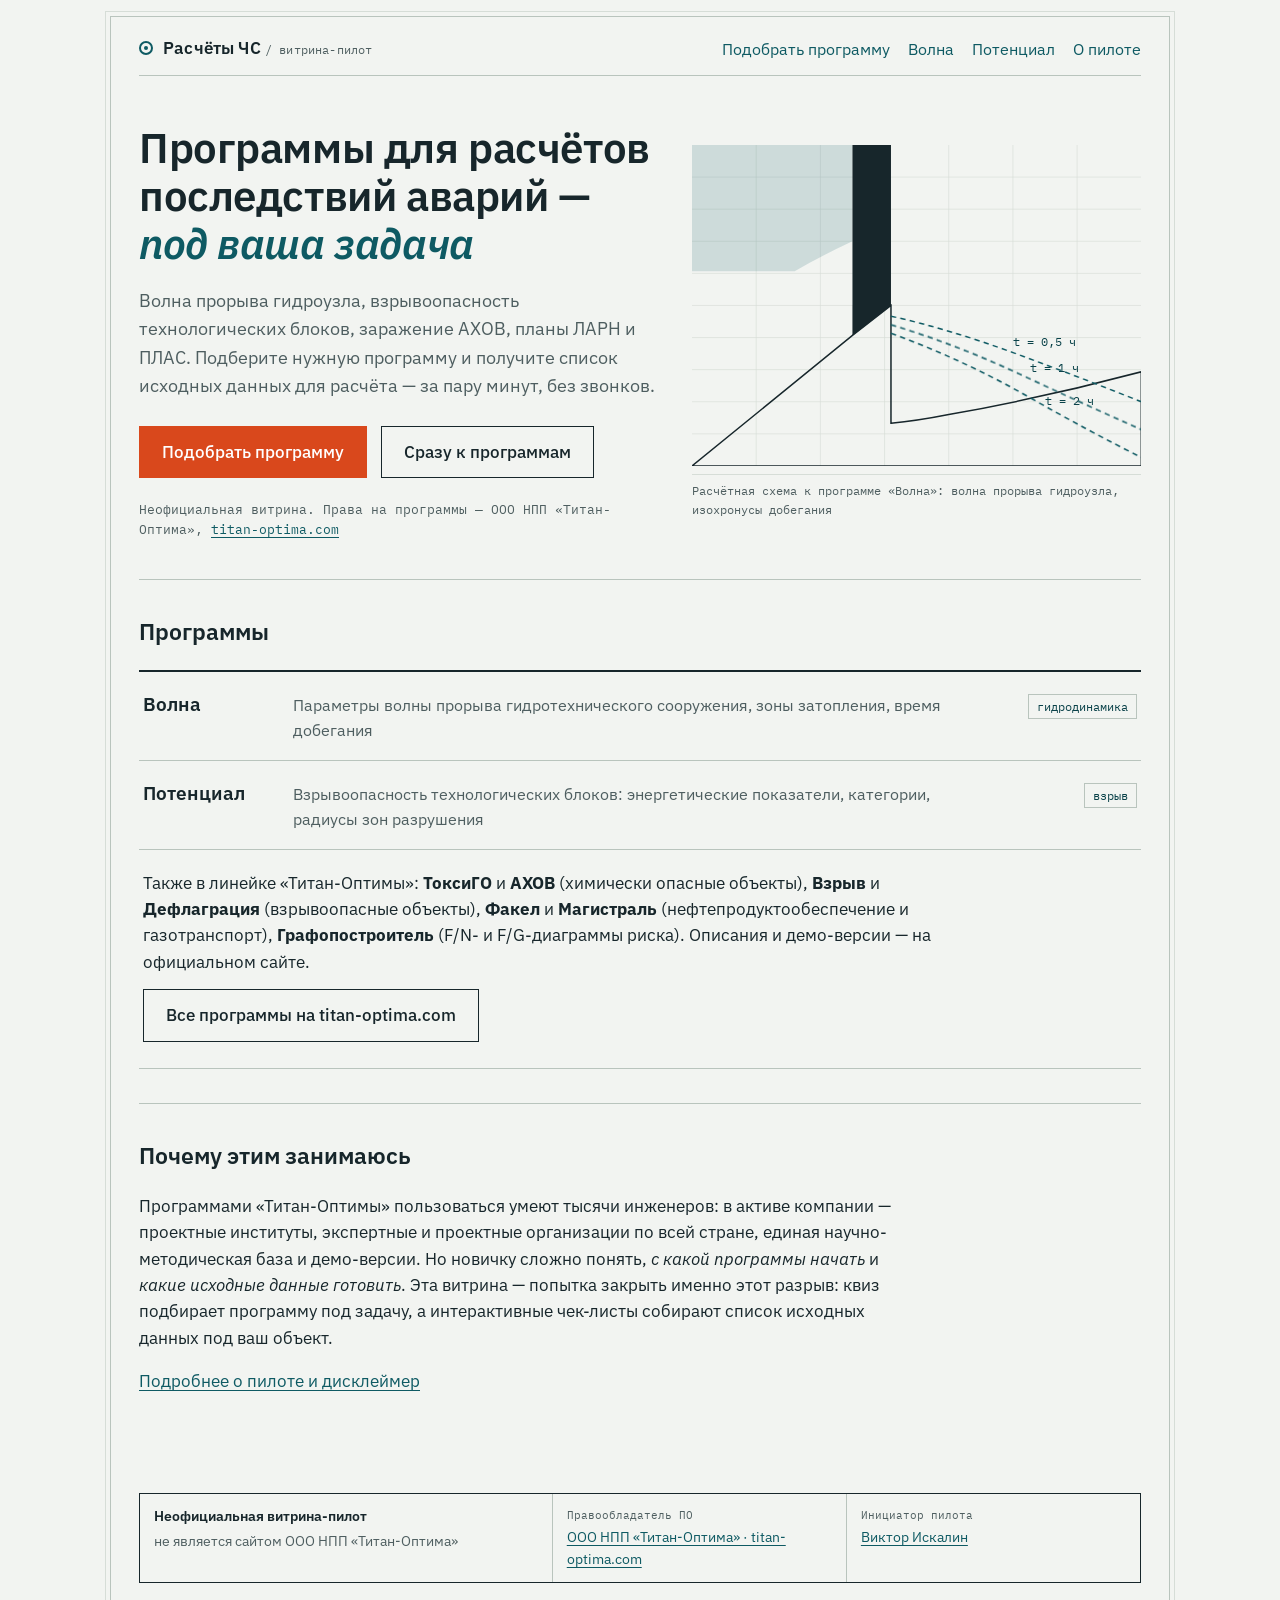
==== index.html @ 4f1141a6 "[agent] publish: pilot showcase (no analytics, no internal docs) Co-Authored-By: Claude Code <norepl" ====
<!DOCTYPE html>
<html lang="ru">
<head>
<meta charset="UTF-8">
<meta name="viewport" content="width=device-width, initial-scale=1.0">
<title>Расчёты ЧС и промбезопасности — неофициальная витрина программ «Титан-Оптима»</title>
<meta name="description" content="Подберите программу для расчётов ЧС и промышленной безопасности за 2 минуты: волна прорыва, взрывоопасность блоков, заражение АХОВ. Неофициальная витрина-пилот; все права на ПО — ООО НПП «Титан-Оптима».">
<link rel="preconnect" href="https://fonts.googleapis.com">
<link rel="preconnect" href="https://fonts.gstatic.com" crossorigin>
<link href="https://fonts.googleapis.com/css2?family=IBM+Plex+Sans:wght@400;500;600&family=IBM+Plex+Mono:wght@400;500&display=swap" rel="stylesheet">
<link rel="stylesheet" href="assets/css/style.css">
</head>
<body>
<div class="sheet">

  <header class="masthead">
    <a class="brand" href="index.html">
      <span class="brand-mark" aria-hidden="true"></span>
      <span class="brand-text">Расчёты&nbsp;ЧС <span class="brand-note">/ витрина-пилот</span></span>
    </a>
    <nav class="nav" aria-label="Основная навигация">
      <a href="quiz.html">Подобрать программу</a>
      <a href="volna.html">Волна</a>
      <a href="potencial.html">Потенциал</a>
      <a href="about.html">О пилоте</a>
    </nav>
  </header>

  <main>

    <section class="hero">
      <div class="hero-text">
        <h1>Программы для расчётов последствий аварий — <span class="accent">под ваша задача</span></h1>
        <p class="lead">Волна прорыва гидроузла, взрывоопасность технологических блоков, заражение АХОВ, планы ЛАРН и ПЛАС. Подберите нужную программу и получите список исходных данных для расчёта — за пару минут, без звонков.</p>
        <div class="cta-row">
          <a class="btn btn-signal" href="quiz.html">Подобрать программу</a>
          <a class="btn btn-quiet" href="#programs">Сразу к программам</a>
        </div>
        <p class="micro">Неофициальная витрина. Права на программы — ООО&nbsp;НПП&nbsp;«Титан-Оптима», <a href="https://titan-optima.com" target="_blank" rel="noopener">titan-optima.com</a></p>
      </div>
      <figure class="hero-fig" aria-labelledby="hero-fig-caption">
        <svg viewBox="0 0 420 300" role="img" aria-label="Схема: гидроузел и расходящиеся изолинии волны прорыва">
          <!-- чертёжная сетка -->
          <g class="grid" aria-hidden="true">
            <path d="M0 30 H420 M0 60 H420 M0 90 H420 M0 120 H420 M0 150 H420 M0 180 H420 M0 210 H420 M0 240 H420 M0 270 H420"/>
            <path d="M60 0 V300 M120 0 V300 M180 0 V300 M240 0 V300 M300 0 V300 M360 0 V300"/>
          </g>
          <!-- верхний бьеф: вода за плотиной -->
          <path class="water" d="M0 0 H150 V90 Q120 104 96 118 L0 118 Z"/>
          <!-- плотина -->
          <path class="dam" d="M150 0 H186 V150 L150 178 Z"/>
          <!-- terreno -->
          <path class="ground" d="M186 150 L150 178 L0 300 H420 V212 Q330 236 240 252 Q210 258 186 260 Z" transform="translate(0,0)"/>
          <!-- изолинии волны прорыва -->
          <g class="iso" aria-hidden="true">
            <path class="iso-line" d="M186 160 Q240 172 300 194 T420 240"/>
            <path class="iso-line" d="M186 168 Q246 186 306 214 T420 266"/>
            <path class="iso-line" d="M186 176 Q252 200 312 234 T420 292"/>
          </g>
          <!-- подписи изолиний -->
          <g class="iso-label" aria-hidden="true">
            <text x="300" y="188">t = 0,5 ч</text>
            <text x="316" y="212">t = 1 ч</text>
            <text x="330" y="243">t = 2 ч</text>
          </g>
        </svg>
        <figcaption id="hero-fig-caption">Расчётная схема к программе «Волна»: волна прорыва гидроузла, изохронусы добегания</figcaption>
      </figure>
    </section>

    <section class="section" id="programs">
      <h2>Программы</h2>
      <div class="table-list" role="list">
        <a class="row-primary" role="listitem" href="volna.html">
          <span class="row-name">Волна</span>
          <span class="row-desc">Параметры волны прорыва гидротехнического сооружения, зоны затопления, время добегания</span>
          <span class="row-tag">гидродинамика</span>
        </a>
        <a class="row-primary" role="listitem" href="potencial.html">
          <span class="row-name">Потенциал</span>
          <span class="row-desc">Взрывоопасность технологических блоков: энергетические показатели, категории, радиусы зон разрушения</span>
          <span class="row-tag">взрыв</span>
        </a>
        <div class="row-more" role="listitem">
          <p>Также в линейке «Титан-Оптимы»: <strong>ТоксиГО</strong> и <strong>АХОВ</strong> (химически опасные объекты), <strong>Взрыв</strong> и <strong>Дефлаграция</strong> (взрывоопасные объекты), <strong>Факел</strong> и <strong>Магистраль</strong> (нефтепродуктообеспечение и газотранспорт), <strong>Графопостроитель</strong> (F/N- и F/G-диаграммы риска). Описания и демо-версии — на официальном сайте.</p>
          <a class="btn btn-quiet" href="https://titan-optima.com/programm/index.htm" target="_blank" rel="noopener">Все программы на titan-optima.com</a>
        </div>
      </div>
    </section>

    <section class="section">
      <h2>Почему этим занимаюсь</h2>
      <p>Программами «Титан-Оптимы» пользоваться умеют тысячи инженеров: в активе компании — проектные институты, экспертные и проектные организации по всей стране, единая научно-методическая база и демо-версии. Но новичку сложно понять, <em>с какой программы начать</em> и <em>какие исходные данные готовить</em>. Эта витрина — попытка закрыть именно этот разрыв: квиз подбирает программу под задачу, а интерактивные чек-листы собирают список исходных данных под ваш объект.</p>
      <p><a href="about.html">Подробнее о пилоте и дисклеймер</a></p>
    </section>

  </main>

  <footer class="stamp" role="contentinfo">
    <div class="stamp-cell stamp-title">
      <span class="stamp-name">Неофициальная витрина-пилот</span>
      <span class="stamp-sub">не является сайтом ООО НПП «Титан-Оптима»</span>
    </div>
    <div class="stamp-cell">
      <span class="stamp-k">Правообладатель ПО</span>
      <a href="https://titan-optima.com" target="_blank" rel="noopener">ООО НПП «Титан-Оптима» · titan-optima.com</a>
    </div>
    <div class="stamp-cell">
      <span class="stamp-k">Инициатор пилота</span>
      <a href="about.html">Виктор Искалин</a>
    </div>
  </footer>

</div>
<!-- Yandex.Metrika counter — подключить после получения номера счётчика -->
</body>
</html>
---- assets/css/style.css ----
/* ============================================================
   Витрина-пилот «Расчёты ЧС» — токены и базовый лист
   План дизайна: docs/DESIGN.md (чертёжная тема)
   ============================================================ */

:root {
  --paper: #F2F4F1;
  --ink: #17262B;
  --ink-soft: #4E5E60;
  --petrol: #0E5A63;
  --petrol-deep: #0A4249;
  --signal: #D9481C;
  --line: #B9C4BD;
  --line-soft: #D6DDD7;
  --font-sans: "IBM Plex Sans", system-ui, sans-serif;
  --font-mono: "IBM Plex Mono", ui-monospace, monospace;
}

* { box-sizing: border-box; }

html { scroll-behavior: smooth; }

body {
  margin: 0;
  background: var(--paper);
  color: var(--ink);
  font-family: var(--font-sans);
  font-size: 17px;
  line-height: 1.55;
}

/* --- чертёжный лист --- */

.sheet {
  max-width: 1060px;
  margin: 16px auto;
  padding: 0 28px;
  border: 1px solid var(--line);
  outline: 1px solid var(--line-soft);
  outline-offset: 4px;
  background: var(--paper);
  min-height: calc(100vh - 32px);
  display: flex;
  flex-direction: column;
}

main { flex: 1; }

a { color: var(--petrol); text-underline-offset: 3px; }
a:hover { color: var(--petrol-deep); }

:focus-visible {
  outline: 2px solid var(--signal);
  outline-offset: 2px;
}

/* --- шапка --- */

.masthead {
  display: flex;
  justify-content: space-between;
  align-items: center;
  gap: 16px;
  padding: 18px 0 14px;
  border-bottom: 1px solid var(--line);
  flex-wrap: wrap;
}

.brand {
  display: inline-flex;
  align-items: baseline;
  gap: 10px;
  text-decoration: none;
  color: var(--ink);
  font-weight: 600;
  letter-spacing: 0.01em;
}

.brand-mark {
  width: 14px; height: 14px;
  border: 2px solid var(--petrol);
  border-radius: 50%;
  position: relative;
  top: 1px;
}
.brand-mark::after {
  content: "";
  position: absolute; inset: 3px;
  background: var(--petrol);
  border-radius: 50%;
}

.brand-note {
  font-family: var(--font-mono);
  font-size: 0.72em;
  color: var(--ink-soft);
  font-weight: 400;
}

.nav { display: flex; gap: 4px 18px; flex-wrap: wrap; }
.nav a { text-decoration: none; font-size: 0.95em; }
.nav a:hover { text-decoration: underline; }

/* --- герой --- */

.hero {
  display: grid;
  grid-template-columns: minmax(0, 1.15fr) minmax(0, 1fr);
  gap: 36px;
  align-items: center;
  padding: 48px 0 40px;
}

.hero h1 {
  font-size: clamp(28px, 4vw, 42px);
  line-height: 1.14;
  font-weight: 600;
  margin: 0 0 18px;
  letter-spacing: -0.01em;
}

.accent { color: var(--petrol); font-style: italic; }

.lead {
  font-size: 1.08em;
  max-width: 34em;
  margin: 0 0 26px;
  color: var(--ink-soft);
}

.cta-row { display: flex; gap: 14px; flex-wrap: wrap; margin-bottom: 22px; }

.btn {
  display: inline-block;
  padding: 12px 22px;
  font-size: 1em;
  font-weight: 500;
  text-decoration: none;
  border: 1px solid var(--ink);
  transition: transform 0.06s ease;
}
.btn:active { transform: translateY(1px); }

.btn-signal {
  background: var(--signal);
  border-color: var(--signal);
  color: #fff;
}
.btn-signal:hover { background: #BC3D15; color: #fff; }

.btn-quiet {
  background: transparent;
  color: var(--ink);
}
.btn-quiet:hover { background: var(--ink); color: var(--paper); }

.micro {
  font-family: var(--font-mono);
  font-size: 0.74em;
  color: var(--ink-soft);
  margin: 0;
}

/* --- SVG-схема героя --- */

.hero-fig { margin: 0; }
.hero-fig svg { width: 100%; height: auto; display: block; }
.hero-fig figcaption {
  font-family: var(--font-mono);
  font-size: 0.72em;
  color: var(--ink-soft);
  margin-top: 8px;
  border-top: 1px solid var(--line-soft);
  padding-top: 6px;
}

.grid path { stroke: var(--line-soft); stroke-width: 0.6; }

.water { fill: var(--petrol); opacity: 0.16; }
.dam { fill: var(--ink); }
.ground { fill: none; stroke: var(--ink); stroke-width: 1.4; }

.iso-line {
  fill: none;
  stroke: var(--petrol);
  stroke-width: 1.4;
  stroke-dasharray: 5 4;
}

.iso-label text {
  font-family: var(--font-mono);
  font-size: 11px;
  fill: var(--petrol-deep);
}

/* лёгкое «расхождение» изолиний один раз при загрузке */
@media (prefers-reduced-motion: no-preference) {
  .iso-line {
    animation: iso-draw 1.6s ease-out both;
  }
  @keyframes iso-draw {
    from { stroke-dashoffset: 200; opacity: 0; }
    to   { stroke-dashoffset: 0; opacity: 1; }
  }
}

/* --- секции --- */

.section { padding: 34px 0; border-top: 1px solid var(--line); }
.section h2 {
  font-size: 1.35em;
  font-weight: 600;
  margin: 0 0 20px;
}
.section p { max-width: 46em; }

/* --- список программ: строки данных, не карточки --- */

.table-list { border-top: 2px solid var(--ink); }

.row-primary {
  display: grid;
  grid-template-columns: 130px 1fr 130px;
  gap: 8px 20px;
  align-items: baseline;
  padding: 18px 4px;
  border-bottom: 1px solid var(--line);
  text-decoration: none;
  color: var(--ink);
}
.row-primary:hover { background: #E9EDE8; }
.row-primary:hover .row-name { color: var(--petrol); }

.row-name { font-weight: 600; font-size: 1.1em; }
.row-desc { color: var(--ink-soft); font-size: 0.95em; }
.row-tag {
  font-family: var(--font-mono);
  font-size: 0.72em;
  color: var(--petrol-deep);
  border: 1px solid var(--line);
  padding: 2px 8px;
  justify-self: end;
  white-space: nowrap;
}

.row-more {
  padding: 20px 4px 26px;
  border-bottom: 1px solid var(--line);
}
.row-more p { margin: 0 0 14px; max-width: 48em; }

/* --- штамп (подвал) --- */

.stamp {
  display: grid;
  grid-template-columns: 1.4fr 1fr 1fr;
  border: 1px solid var(--ink);
  margin: 48px 0 24px;
  font-size: 0.82em;
}

.stamp-cell {
  padding: 12px 14px;
  border-left: 1px solid var(--line);
  display: flex;
  flex-direction: column;
  gap: 3px;
}
.stamp-cell:first-child { border-left: none; }

.stamp-name { font-weight: 600; }
.stamp-sub { color: var(--ink-soft); }
.stamp-k {
  font-family: var(--font-mono);
  font-size: 0.82em;
  color: var(--ink-soft);
  text-transform: none;
}

/* --- квиз --- */

.quiz-wrap { padding: 44px 0 30px; max-width: 640px; }

.quiz-counter {
  font-family: var(--font-mono);
  font-size: 0.78em;
  color: var(--petrol-deep);
  margin: 0 0 10px;
}

.quiz-q {
  font-size: clamp(22px, 3vw, 30px);
  font-weight: 600;
  line-height: 1.2;
  margin: 0 0 24px;
}

.quiz-options {
  display: flex;
  flex-direction: column;
  border-top: 2px solid var(--ink);
}

.quiz-opt {
  font-family: inherit;
  font-size: 1em;
  text-align: left;
  background: transparent;
  color: var(--ink);
  border: none;
  border-bottom: 1px solid var(--line);
  padding: 15px 8px;
  cursor: pointer;
  transition: background 0.1s ease;
}
.quiz-opt:hover { background: #E9EDE8; color: var(--petrol-deep); }

.quiz-back {
  font-family: var(--font-mono);
  font-size: 0.8em;
  background: none;
  border: none;
  color: var(--ink-soft);
  cursor: pointer;
  padding: 14px 0 0;
}
.quiz-back:hover { color: var(--ink); text-decoration: underline; }

/* протокол подбора */

.quiz-verdict {
  font-family: var(--font-mono);
  font-size: 0.85em;
  color: var(--ink-soft);
  margin: 4px 0 2px;
}

.quiz-prog {
  font-size: clamp(30px, 4vw, 40px);
  font-weight: 600;
  color: var(--petrol);
  margin: 0 0 12px;
  line-height: 1.1;
}

.quiz-result .cta-row { margin-top: 22px; }

.quiz-also {
  margin-top: 30px;
  border-top: 1px solid var(--line);
  padding-top: 16px;
}
.quiz-k {
  font-family: var(--font-mono);
  font-size: 0.78em;
  color: var(--ink-soft);
  margin: 0 0 8px;
}
.quiz-also ul { margin: 0; padding-left: 20px; }
.quiz-also li { margin-bottom: 10px; color: var(--ink-soft); }
.quiz-also li strong { color: var(--ink); }

.quiz-note {
  font-size: 0.9em;
  color: var(--ink-soft);
  border-left: 3px solid var(--petrol);
  padding-left: 14px;
  margin-top: 26px;
}

.quiz-privacy { max-width: 640px; }

/* --- страница программы --- */

.prog-head { padding: 44px 0 30px; max-width: 720px; }
.prog-head h1 {
  font-size: clamp(36px, 5vw, 54px);
  font-weight: 600;
  margin: 0 0 14px;
  letter-spacing: -0.01em;
}

.sub-h { font-size: 1.05em; margin: 26px 0 10px; }
.doc-list { max-width: 46em; padding-left: 20px; color: var(--ink-soft); }
.doc-list li { margin-bottom: 6px; }

/* --- подбор исходных данных --- */

.idata-intro { max-width: 46em; }
.idata-q {
  font-size: clamp(20px, 3vw, 27px);
  font-weight: 600;
  margin: 0 0 20px;
  line-height: 1.25;
}
#idata .quiz-options { max-width: 640px; }

.idata-progress {
  font-family: var(--font-mono);
  font-size: 0.8em;
  color: var(--petrol-deep);
  margin: -8px 0 20px;
}

.idata-group { margin-bottom: 26px; max-width: 720px; }
.idata-group h4 {
  font-size: 0.95em;
  font-weight: 600;
  margin: 0 0 8px;
  padding-bottom: 6px;
  border-bottom: 1px solid var(--line);
}
.idata-group ul { list-style: none; margin: 0; padding: 0; }
.idata-group li { border-bottom: 1px dashed var(--line-soft); }
.idata-group li:last-child { border-bottom: none; }

.idata-item {
  display: flex;
  gap: 12px;
  align-items: baseline;
  padding: 10px 4px;
  cursor: pointer;
  line-height: 1.45;
}
.idata-item:hover { background: #E9EDE8; }
.idata-item input[type="checkbox"] { accent-color: var(--petrol); width: 16px; height: 16px; flex: none; }
.idata-item input:checked + span { color: var(--ink-soft); }

.idata-src {
  font-family: var(--font-mono);
  font-size: 0.78em;
  color: var(--petrol-deep);
  border: 1px solid var(--line);
  padding: 1px 7px;
  white-space: nowrap;
}

/* --- адаптив --- */

@media (max-width: 860px) {
  .hero { grid-template-columns: 1fr; padding-top: 36px; }
  .hero-fig { max-width: 460px; }
  .stamp { grid-template-columns: 1fr; }
  .stamp-cell { border-left: none; border-top: 1px solid var(--line); }
  .stamp-cell:first-child { border-top: none; }
  .row-primary { grid-template-columns: 1fr; gap: 4px; }
  .row-tag { justify-self: start; }
}
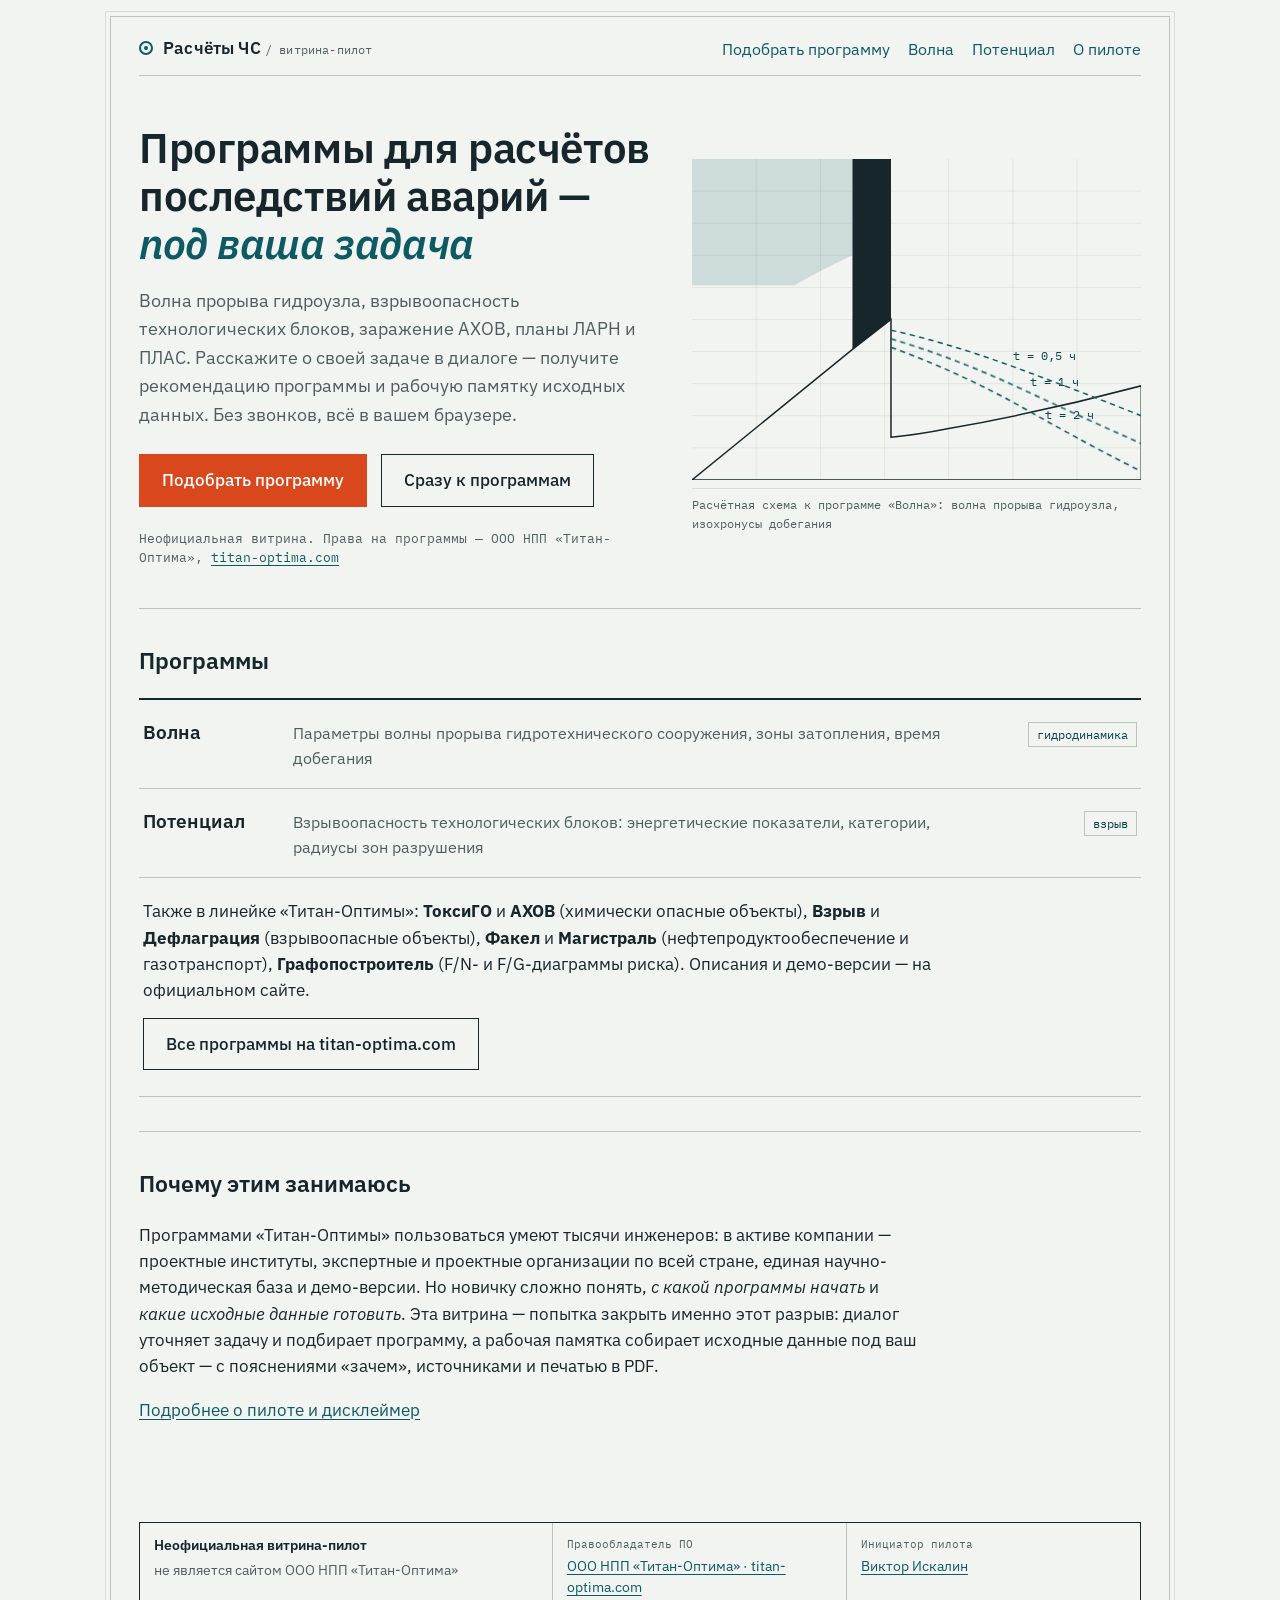
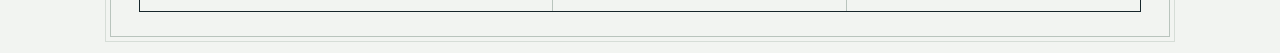
==== commit 766fbc38: "[agent] feat: Этап 2.1 «Глубокий диалог» — ветвящийся диалог + рабочая памятка (печать PDF), крючки " ====
--- a/index.html
+++ b/index.html
@@ -31,7 +31,7 @@
     <section class="hero">
       <div class="hero-text">
         <h1>Программы для расчётов последствий аварий — <span class="accent">под ваша задача</span></h1>
-        <p class="lead">Волна прорыва гидроузла, взрывоопасность технологических блоков, заражение АХОВ, планы ЛАРН и ПЛАС. Подберите нужную программу и получите список исходных данных для расчёта — за пару минут, без звонков.</p>
+        <p class="lead">Волна прорыва гидроузла, взрывоопасность технологических блоков, заражение АХОВ, планы ЛАРН и ПЛАС. Расскажите о своей задаче в диалоге — получите рекомендацию программы и рабочую памятку исходных данных. Без звонков, всё в вашем браузере.</p>
         <div class="cta-row">
           <a class="btn btn-signal" href="quiz.html">Подобрать программу</a>
           <a class="btn btn-quiet" href="#programs">Сразу к программам</a>
@@ -90,7 +90,7 @@
 
     <section class="section">
       <h2>Почему этим занимаюсь</h2>
-      <p>Программами «Титан-Оптимы» пользоваться умеют тысячи инженеров: в активе компании — проектные институты, экспертные и проектные организации по всей стране, единая научно-методическая база и демо-версии. Но новичку сложно понять, <em>с какой программы начать</em> и <em>какие исходные данные готовить</em>. Эта витрина — попытка закрыть именно этот разрыв: квиз подбирает программу под задачу, а интерактивные чек-листы собирают список исходных данных под ваш объект.</p>
+      <p>Программами «Титан-Оптимы» пользоваться умеют тысячи инженеров: в активе компании — проектные институты, экспертные и проектные организации по всей стране, единая научно-методическая база и демо-версии. Но новичку сложно понять, <em>с какой программы начать</em> и <em>какие исходные данные готовить</em>. Эта витрина — попытка закрыть именно этот разрыв: диалог уточняет задачу и подбирает программу, а рабочая памятка собирает исходные данные под ваш объект — с пояснениями «зачем», источниками и печатью в PDF.</p>
       <p><a href="about.html">Подробнее о пилоте и дисклеймер</a></p>
     </section>
 
--- a/assets/css/style.css
+++ b/assets/css/style.css
@@ -435,6 +435,124 @@
   white-space: nowrap;
 }
 
+/* --- диалог (Этап 2.1) --- */
+
+.dlg-react {
+  border-left: 3px solid var(--petrol);
+  background: #E9EDE8;
+  padding: 14px 18px;
+  margin-top: 18px;
+  max-width: 640px;
+}
+.dlg-react p { margin: 0 0 12px; }
+.dlg-react .btn { padding: 8px 16px; font-size: 0.9em; }
+
+.quiz-opt.dlg-chosen {
+  border-left: 3px solid var(--petrol);
+  color: var(--petrol-deep);
+  font-weight: 500;
+  cursor: default;
+}
+.quiz-opt:disabled { opacity: 0.55; }
+.quiz-opt.dlg-chosen:disabled { opacity: 1; }
+
+/* --- рабочая памятка --- */
+
+.memo {
+  border: 1px solid var(--ink);
+  outline: 1px solid var(--line-soft);
+  outline-offset: 4px;
+  padding: 28px 32px;
+  margin: 6px 0 10px;
+}
+
+.memo-bundle {
+  border-top: 1px dashed var(--line);
+  border-bottom: 1px dashed var(--line);
+  padding: 10px 0;
+  max-width: 46em;
+}
+
+.memo-recs { max-width: 46em; padding-left: 20px; }
+.memo-recs li { margin-bottom: 10px; }
+.memo-noteline { max-width: 44em; }
+
+.memo-gnum {
+  font-family: var(--font-mono);
+  color: var(--petrol-deep);
+  margin-right: 4px;
+}
+.memo-gwhy {
+  font-size: 0.88em;
+  color: var(--ink-soft);
+  margin: 0 0 8px;
+  max-width: 44em;
+}
+
+.memo-sec { margin-top: 26px; max-width: 48em; }
+.memo-sec h4 {
+  font-size: 0.82em;
+  font-family: var(--font-mono);
+  font-weight: 500;
+  text-transform: uppercase;
+  letter-spacing: 0.06em;
+  color: var(--petrol-deep);
+  border-bottom: 1px solid var(--line);
+  padding-bottom: 6px;
+  margin: 0 0 12px;
+}
+.memo-gaps li, .memo-norms li { margin-bottom: 8px; color: var(--ink-soft); }
+.memo-gaps { padding-left: 20px; }
+.memo-norms { padding-left: 20px; }
+.memo-seq { padding-left: 22px; }
+.memo-seq li { margin-bottom: 6px; }
+
+.memo-effort {
+  font-size: 0.9em;
+  border-left: 3px solid var(--signal);
+  padding-left: 14px;
+  margin-top: 26px;
+  max-width: 44em;
+}
+
+.memo-actions { margin-top: 26px; }
+
+/* --- «крючки» на страницах программ --- */
+
+.hook {
+  border: 1px dashed var(--line);
+  padding: 16px 20px;
+  max-width: 48em;
+}
+
+.mini-ex { max-width: 640px; overflow-x: auto; }
+.mini-ex table {
+  border-collapse: collapse;
+  font-family: var(--font-mono);
+  font-size: 0.8em;
+  margin-top: 10px;
+}
+.mini-ex th, .mini-ex td {
+  border: 1px solid var(--line);
+  padding: 5px 12px;
+  text-align: left;
+  white-space: nowrap;
+}
+.mini-ex th { background: #E9EDE8; font-weight: 500; }
+
+/* --- печать памятки --- */
+
+@media print {
+  body { background: #fff; font-size: 13px; }
+  .sheet { max-width: 100%; margin: 0; border: 1px solid var(--ink); outline: none; padding: 0 24px; }
+  .masthead, .prog-head, .hero, .section:not(.dialog-host), .quiz-privacy { display: none !important; }
+  .memo { border: none; outline: none; padding: 0; }
+  .memo-actions, .micro, .quiz-back { display: none !important; }
+  .stamp { margin: 24px 0 8px; page-break-inside: avoid; }
+  .idata-item input[type="checkbox"] { width: 12px; height: 12px; }
+  a { color: var(--ink); text-decoration: none; }
+}
+
 /* --- адаптив --- */
 
 @media (max-width: 860px) {
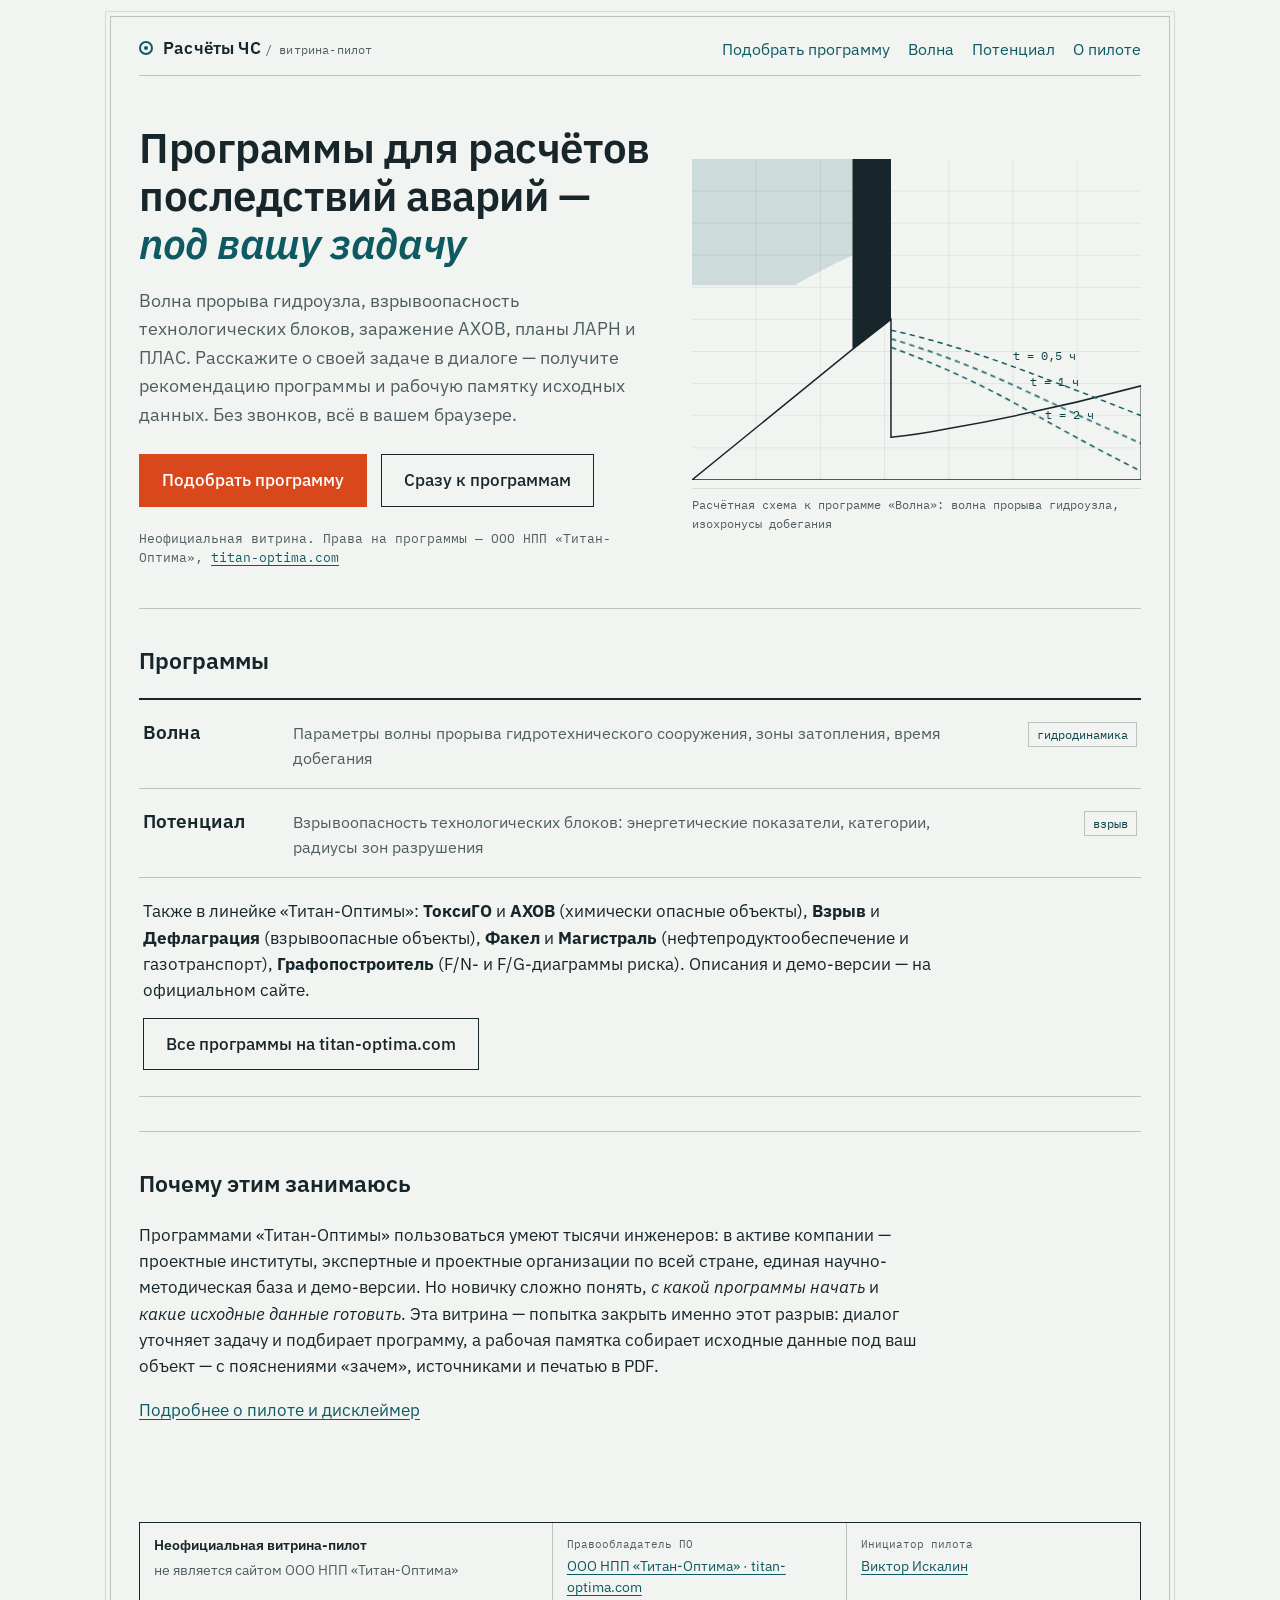
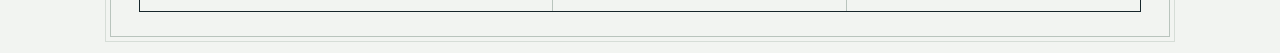
==== commit 0b9d3d4b: "[agent] fix: опечатка в заголовке главной — «под вашу задачу» Co-Authored-By: Claude Code <noreply@a" ====
--- a/index.html
+++ b/index.html
@@ -30,7 +30,7 @@
 
     <section class="hero">
       <div class="hero-text">
-        <h1>Программы для расчётов последствий аварий — <span class="accent">под ваша задача</span></h1>
+        <h1>Программы для расчётов последствий аварий — <span class="accent">под вашу задачу</span></h1>
         <p class="lead">Волна прорыва гидроузла, взрывоопасность технологических блоков, заражение АХОВ, планы ЛАРН и ПЛАС. Расскажите о своей задаче в диалоге — получите рекомендацию программы и рабочую памятку исходных данных. Без звонков, всё в вашем браузере.</p>
         <div class="cta-row">
           <a class="btn btn-signal" href="quiz.html">Подобрать программу</a>
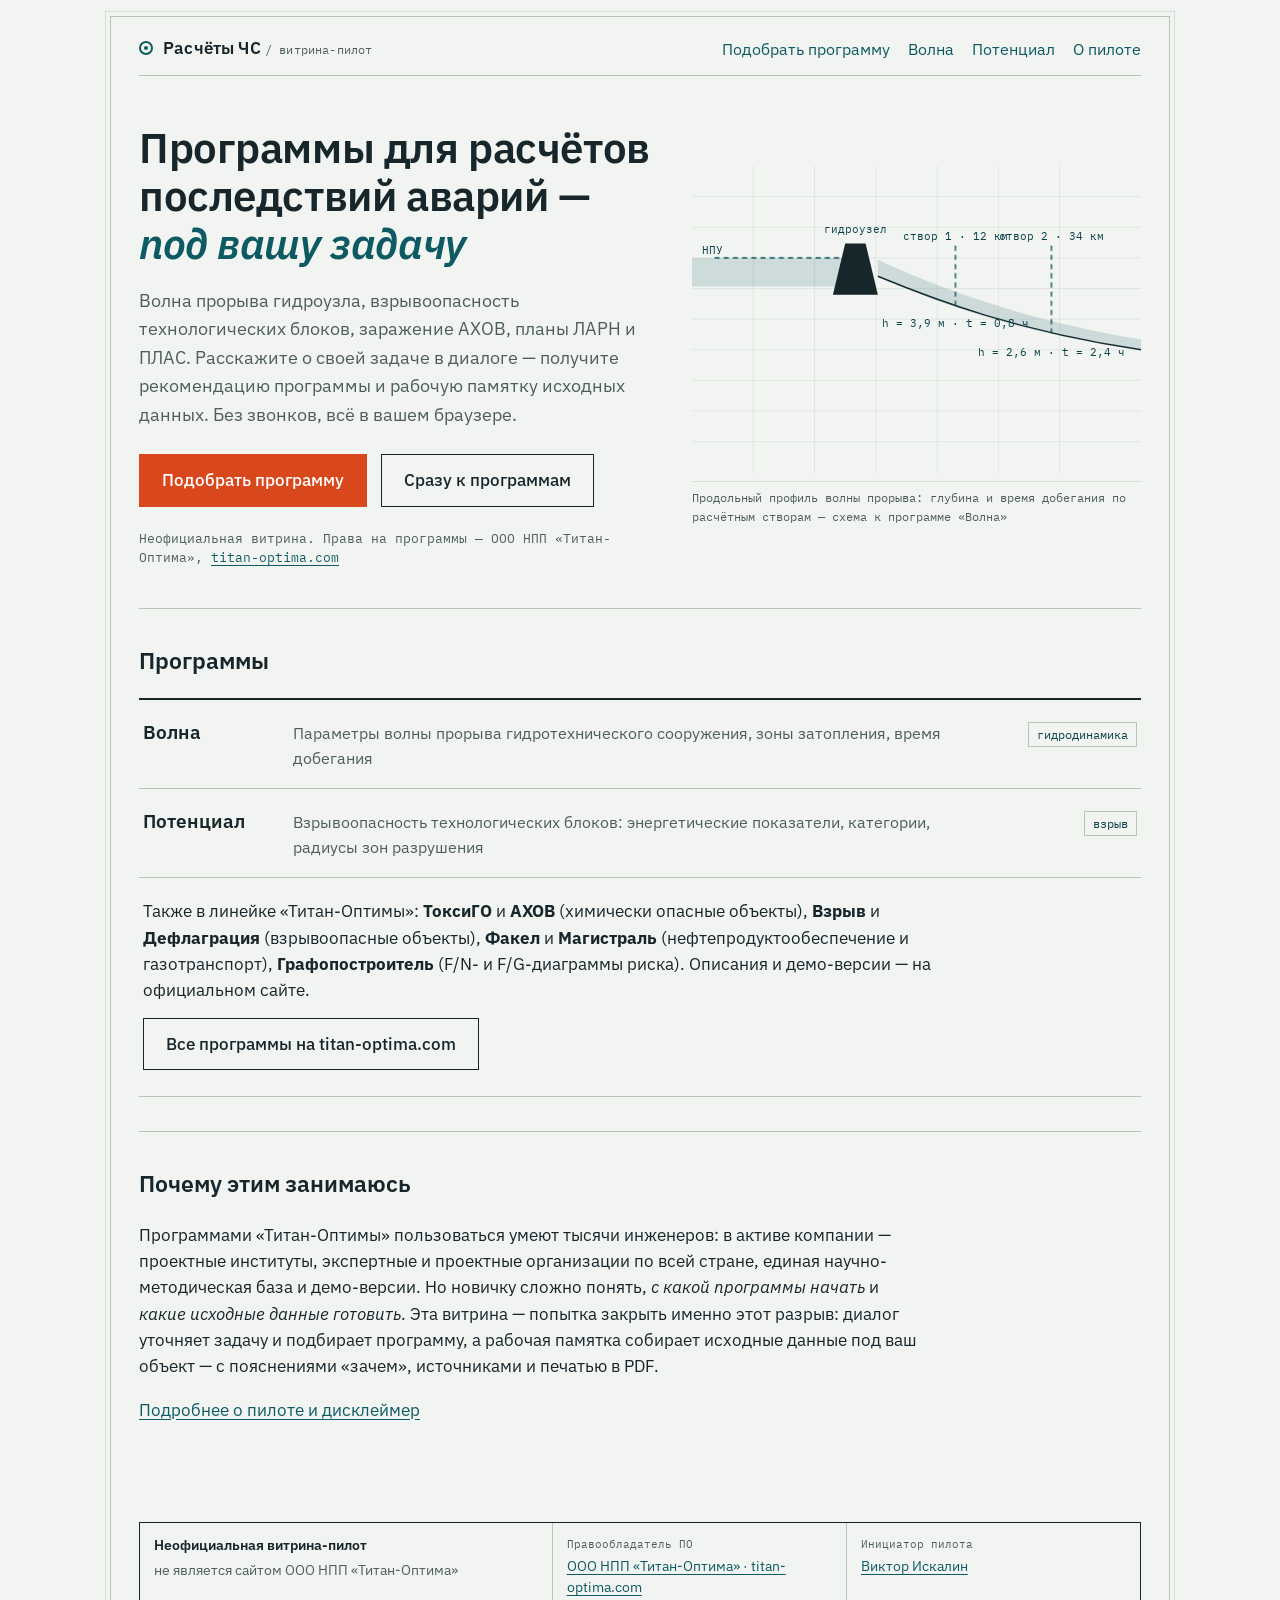
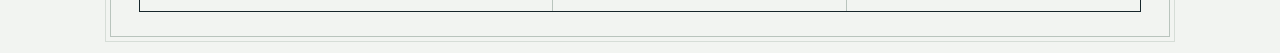
==== commit 670c730f: "[agent] fix: схема на главной — продольный профиль волны прорыва с обозначениями Co-Authored-By: Cla" ====
--- a/index.html
+++ b/index.html
@@ -39,32 +39,39 @@
         <p class="micro">Неофициальная витрина. Права на программы — ООО&nbsp;НПП&nbsp;«Титан-Оптима», <a href="https://titan-optima.com" target="_blank" rel="noopener">titan-optima.com</a></p>
       </div>
       <figure class="hero-fig" aria-labelledby="hero-fig-caption">
-        <svg viewBox="0 0 420 300" role="img" aria-label="Схема: гидроузел и расходящиеся изолинии волны прорыва">
+        <svg viewBox="0 0 440 300" role="img" aria-label="Продольный профиль волны прорыва: гидроузел, водохранилище с НПУ, два расчётных створа с глубиной и временем добегания">
           <!-- чертёжная сетка -->
           <g class="grid" aria-hidden="true">
-            <path d="M0 30 H420 M0 60 H420 M0 90 H420 M0 120 H420 M0 150 H420 M0 180 H420 M0 210 H420 M0 240 H420 M0 270 H420"/>
+            <path d="M0 30 H440 M0 60 H440 M0 90 H440 M0 120 H440 M0 150 H440 M0 180 H440 M0 210 H440 M0 240 H440 M0 270 H440"/>
             <path d="M60 0 V300 M120 0 V300 M180 0 V300 M240 0 V300 M300 0 V300 M360 0 V300"/>
           </g>
-          <!-- верхний бьеф: вода за плотиной -->
-          <path class="water" d="M0 0 H150 V90 Q120 104 96 118 L0 118 Z"/>
-          <!-- плотина -->
-          <path class="dam" d="M150 0 H186 V150 L150 178 Z"/>
-          <!-- terreno -->
-          <path class="ground" d="M186 150 L150 178 L0 300 H420 V212 Q330 236 240 252 Q210 258 186 260 Z" transform="translate(0,0)"/>
-          <!-- изолинии волны прорыва -->
-          <g class="iso" aria-hidden="true">
-            <path class="iso-line" d="M186 160 Q240 172 300 194 T420 240"/>
-            <path class="iso-line" d="M186 168 Q246 186 306 214 T420 266"/>
-            <path class="iso-line" d="M186 176 Q252 200 312 234 T420 292"/>
+          <!-- верхний бьеф: водохранилище -->
+          <path class="water" d="M0 90 H150 V118 L0 118 Z"/>
+          <!-- НПУ -->
+          <path class="iso-line" d="M22 90 H148"/>
+          <g class="iso-label">
+            <text x="10" y="86">НПУ</text>
           </g>
-          <!-- подписи изолиний -->
-          <g class="iso-label" aria-hidden="true">
-            <text x="300" y="188">t = 0,5 ч</text>
-            <text x="316" y="212">t = 1 ч</text>
-            <text x="330" y="243">t = 2 ч</text>
+          <!-- грунтовая плотина -->
+          <path class="dam" d="M150 76 H170 L182 126 H138 Z"/>
+          <g class="iso-label">
+            <text x="160" y="66" text-anchor="middle">гидроузел</text>
+          </g>
+          <!-- дно нижнего бьефа -->
+          <path class="ground" d="M182 108 C 240 132, 320 162, 440 180"/>
+          <!-- волна прорыва: слой воды над дном -->
+          <path class="water" d="M182 92 C 240 118, 320 150, 440 170 L440 180 C 320 164, 240 134, 182 108 Z"/>
+          <!-- расчётные створы -->
+          <path class="iso-line" d="M258 78 V140"/>
+          <path class="iso-line" d="M352 78 V166"/>
+          <g class="iso-label">
+            <text x="258" y="72" text-anchor="middle">створ 1 · 12 км</text>
+            <text x="258" y="158" text-anchor="middle">h = 3,9 м · t = 0,8 ч</text>
+            <text x="352" y="72" text-anchor="middle">створ 2 · 34 км</text>
+            <text x="352" y="186" text-anchor="middle">h = 2,6 м · t = 2,4 ч</text>
           </g>
         </svg>
-        <figcaption id="hero-fig-caption">Расчётная схема к программе «Волна»: волна прорыва гидроузла, изохронусы добегания</figcaption>
+        <figcaption id="hero-fig-caption">Продольный профиль волны прорыва: глубина и время добегания по расчётным створам — схема к программе «Волна»</figcaption>
       </figure>
     </section>
 
